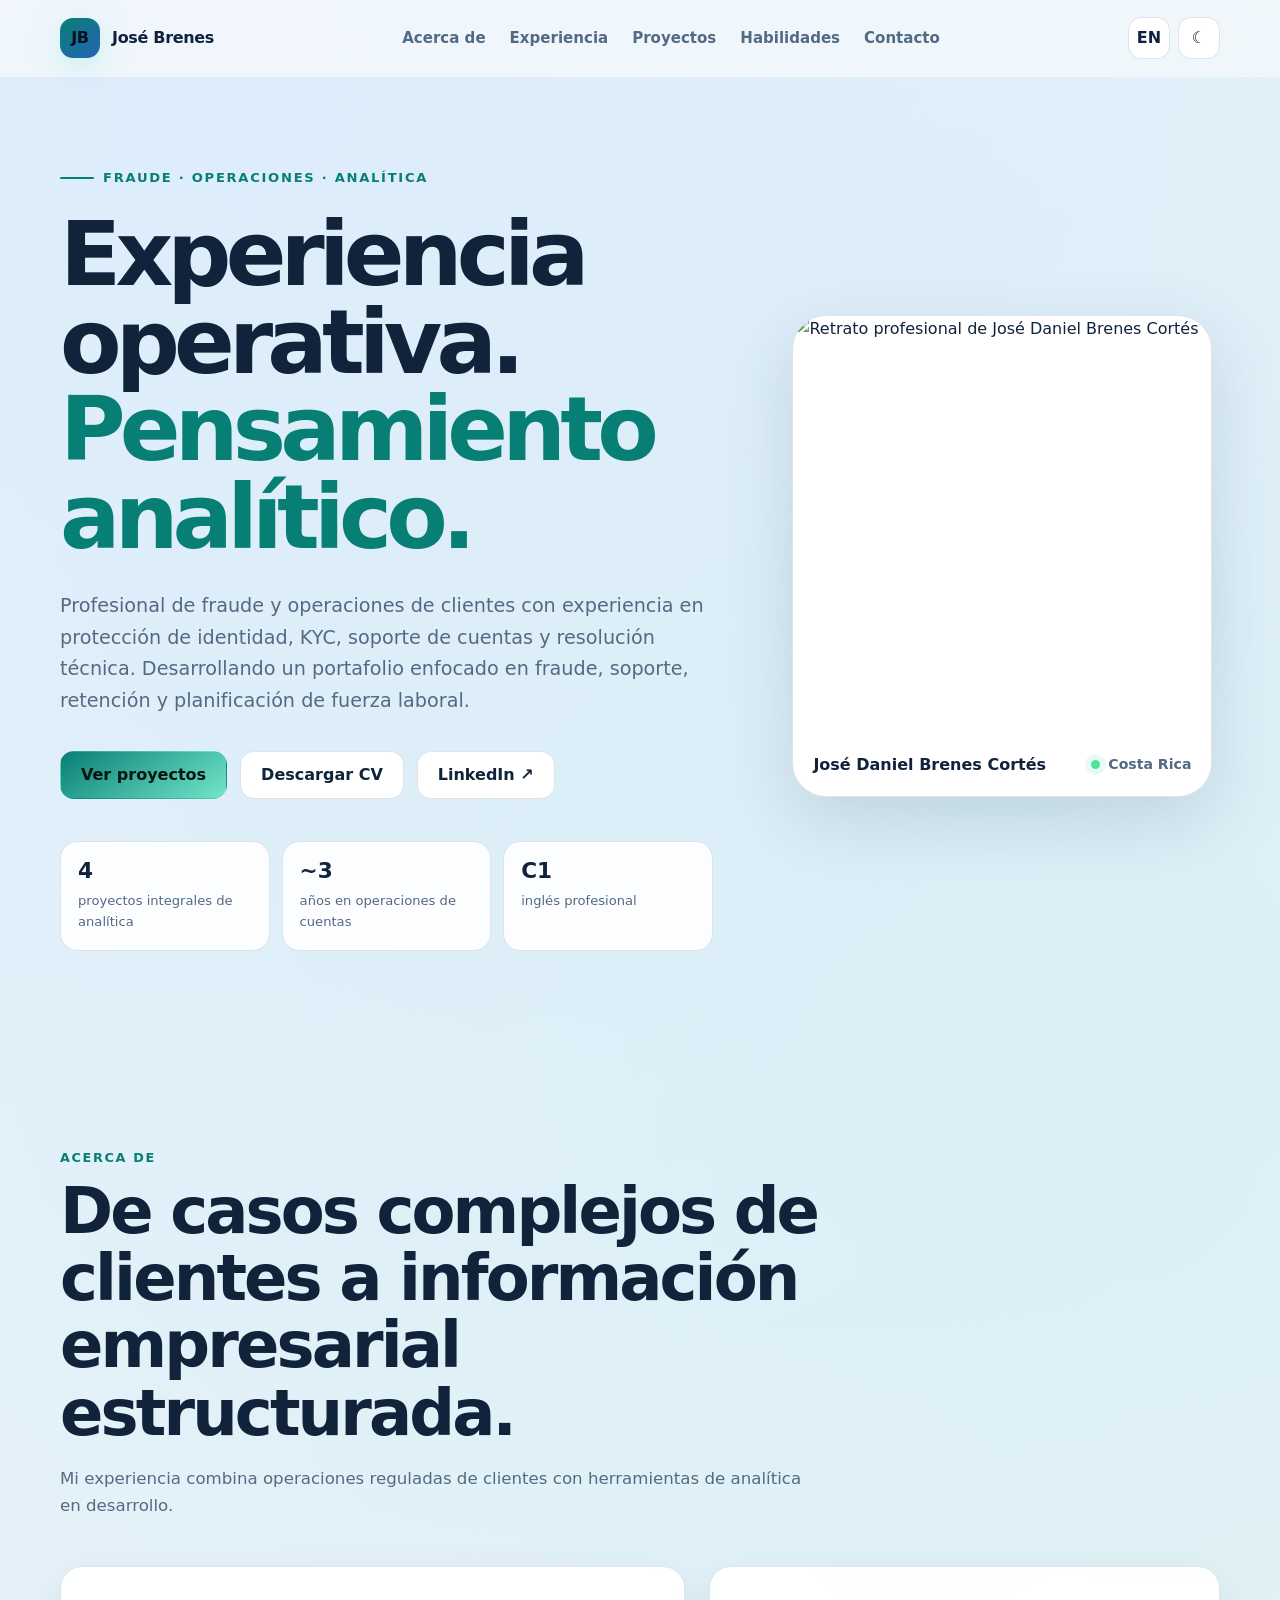
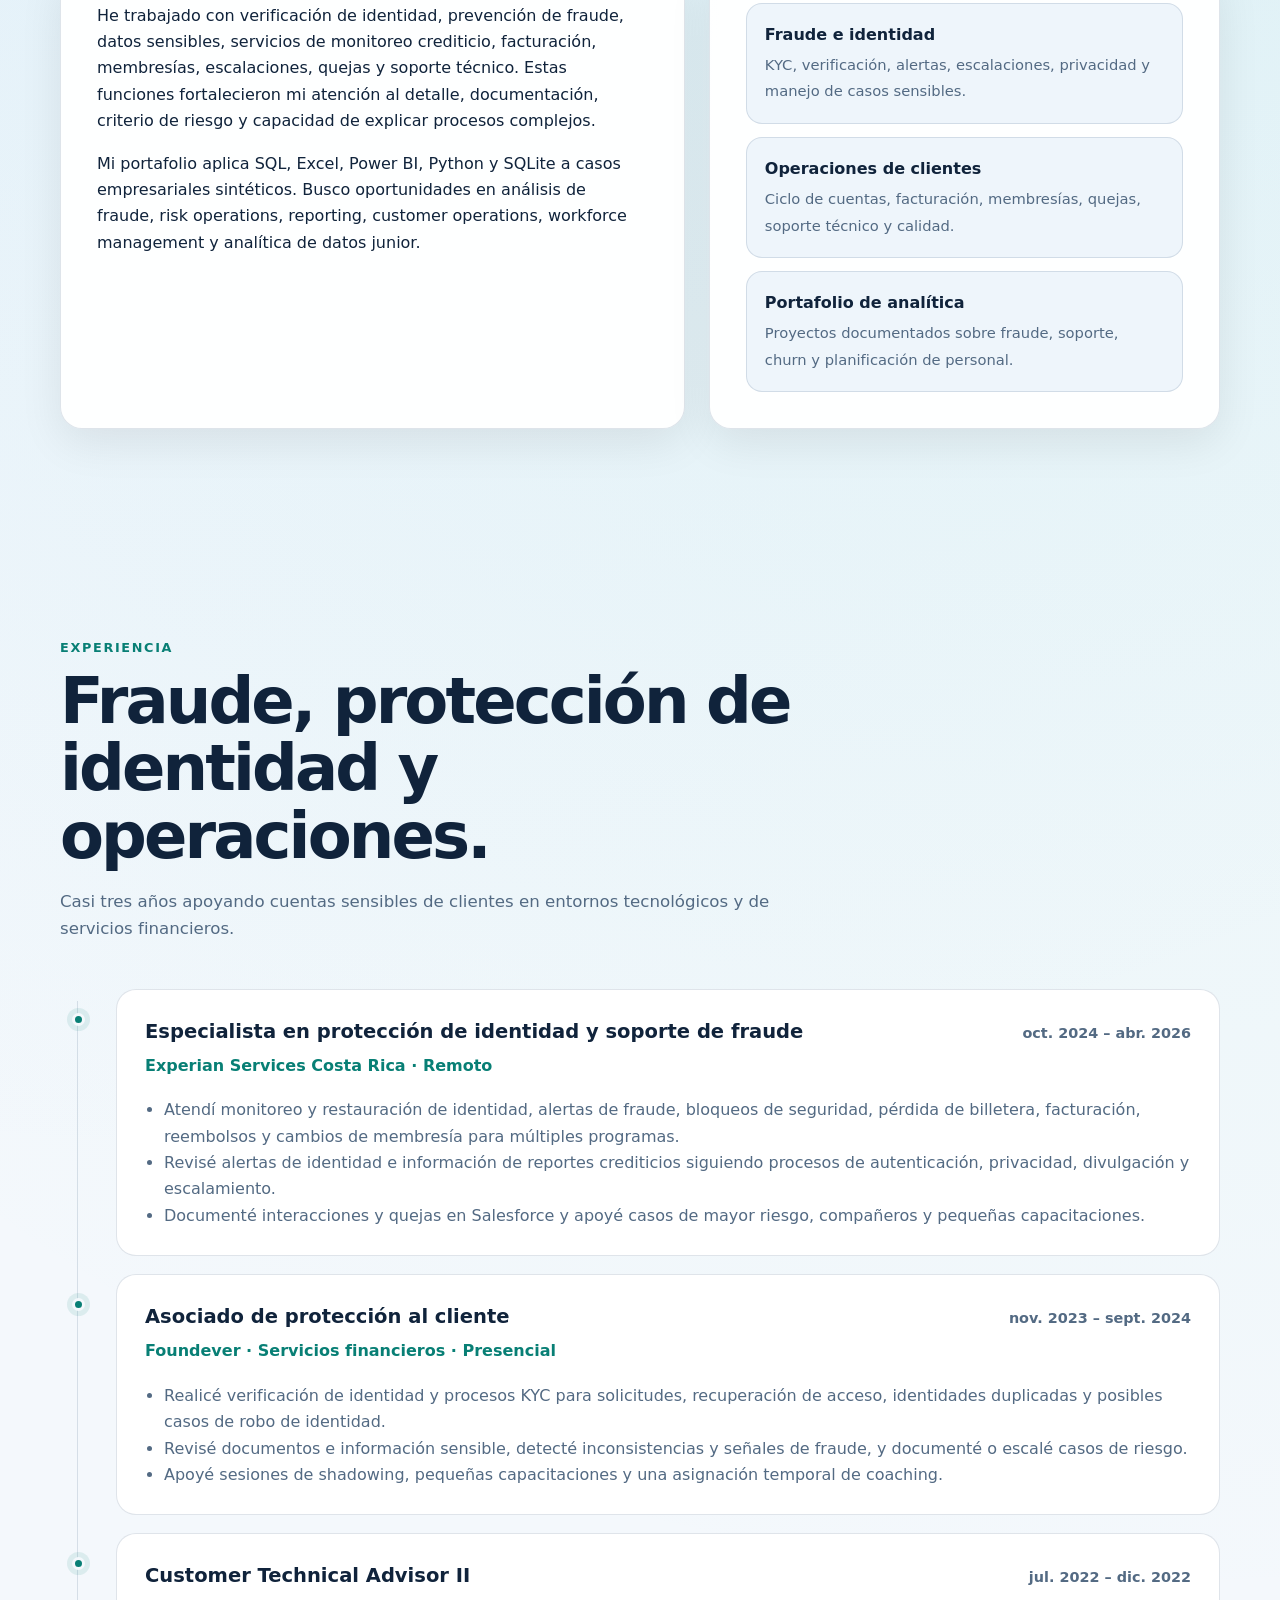
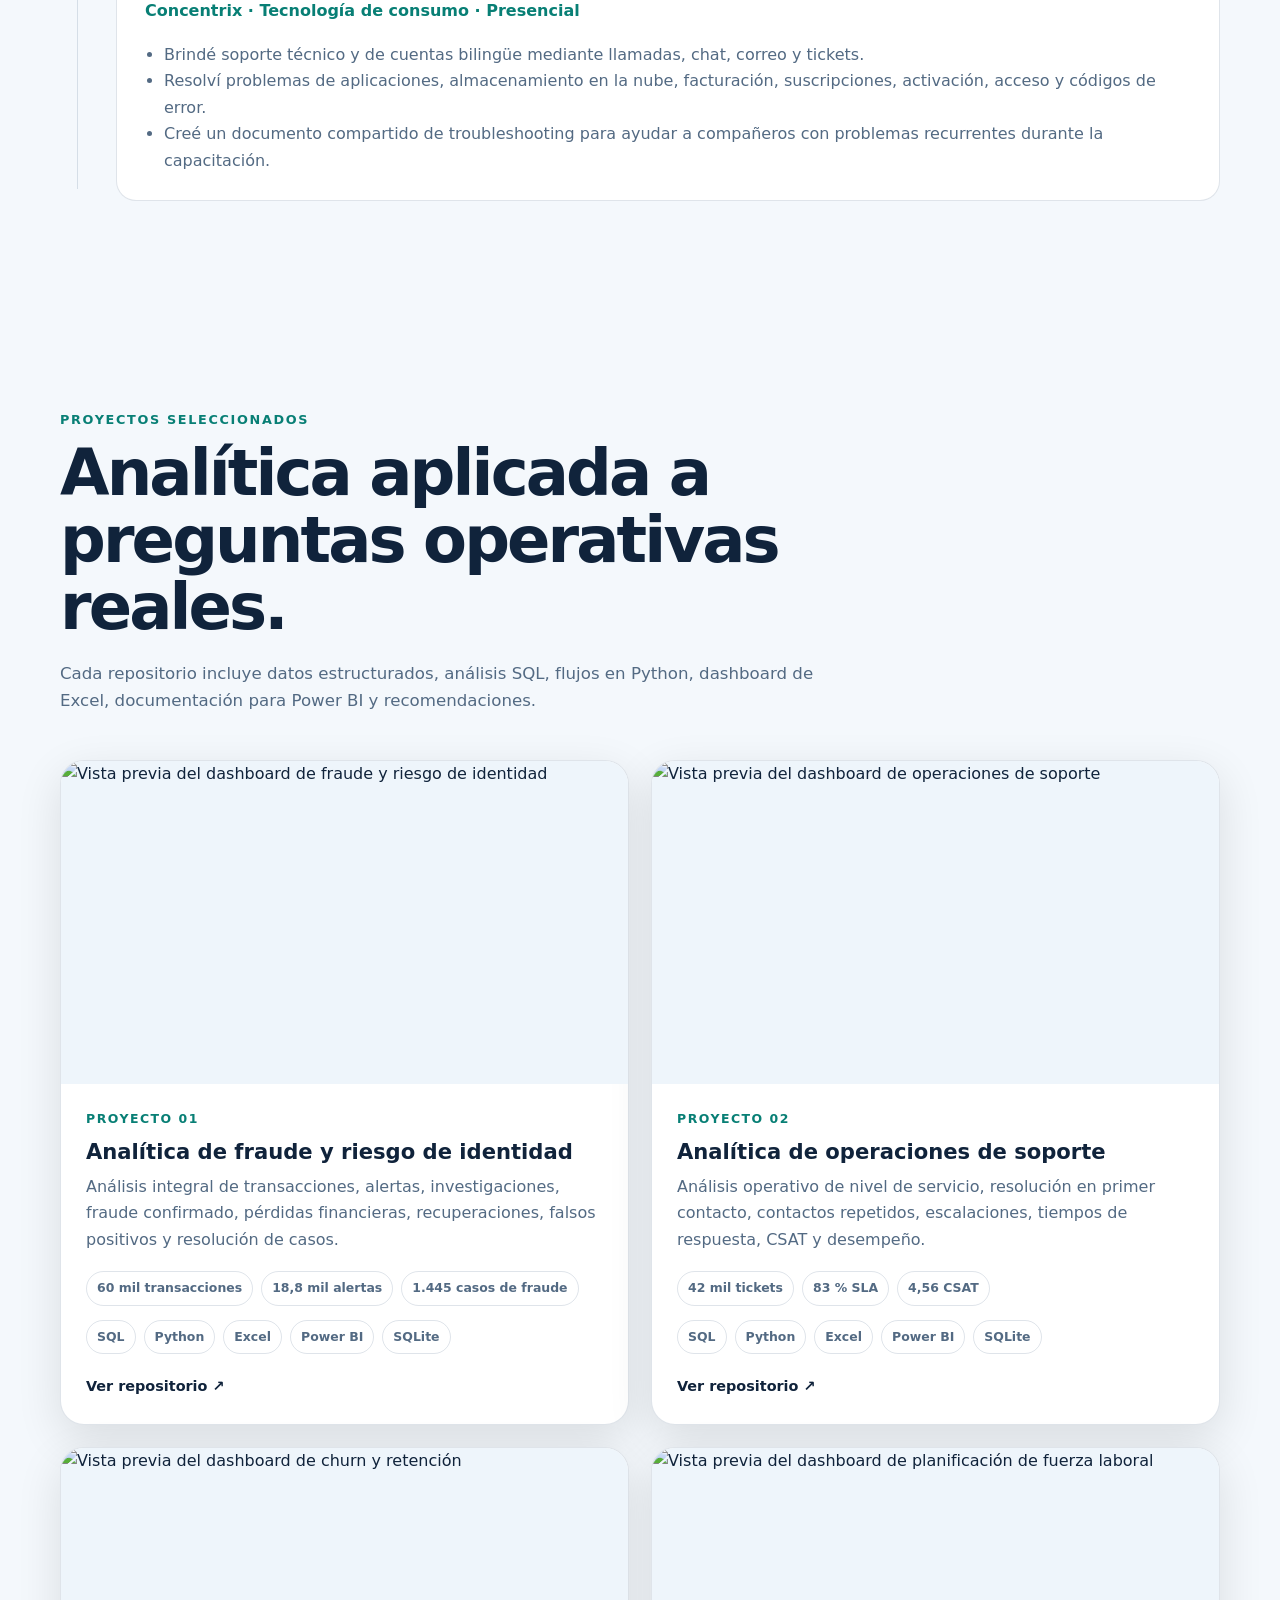
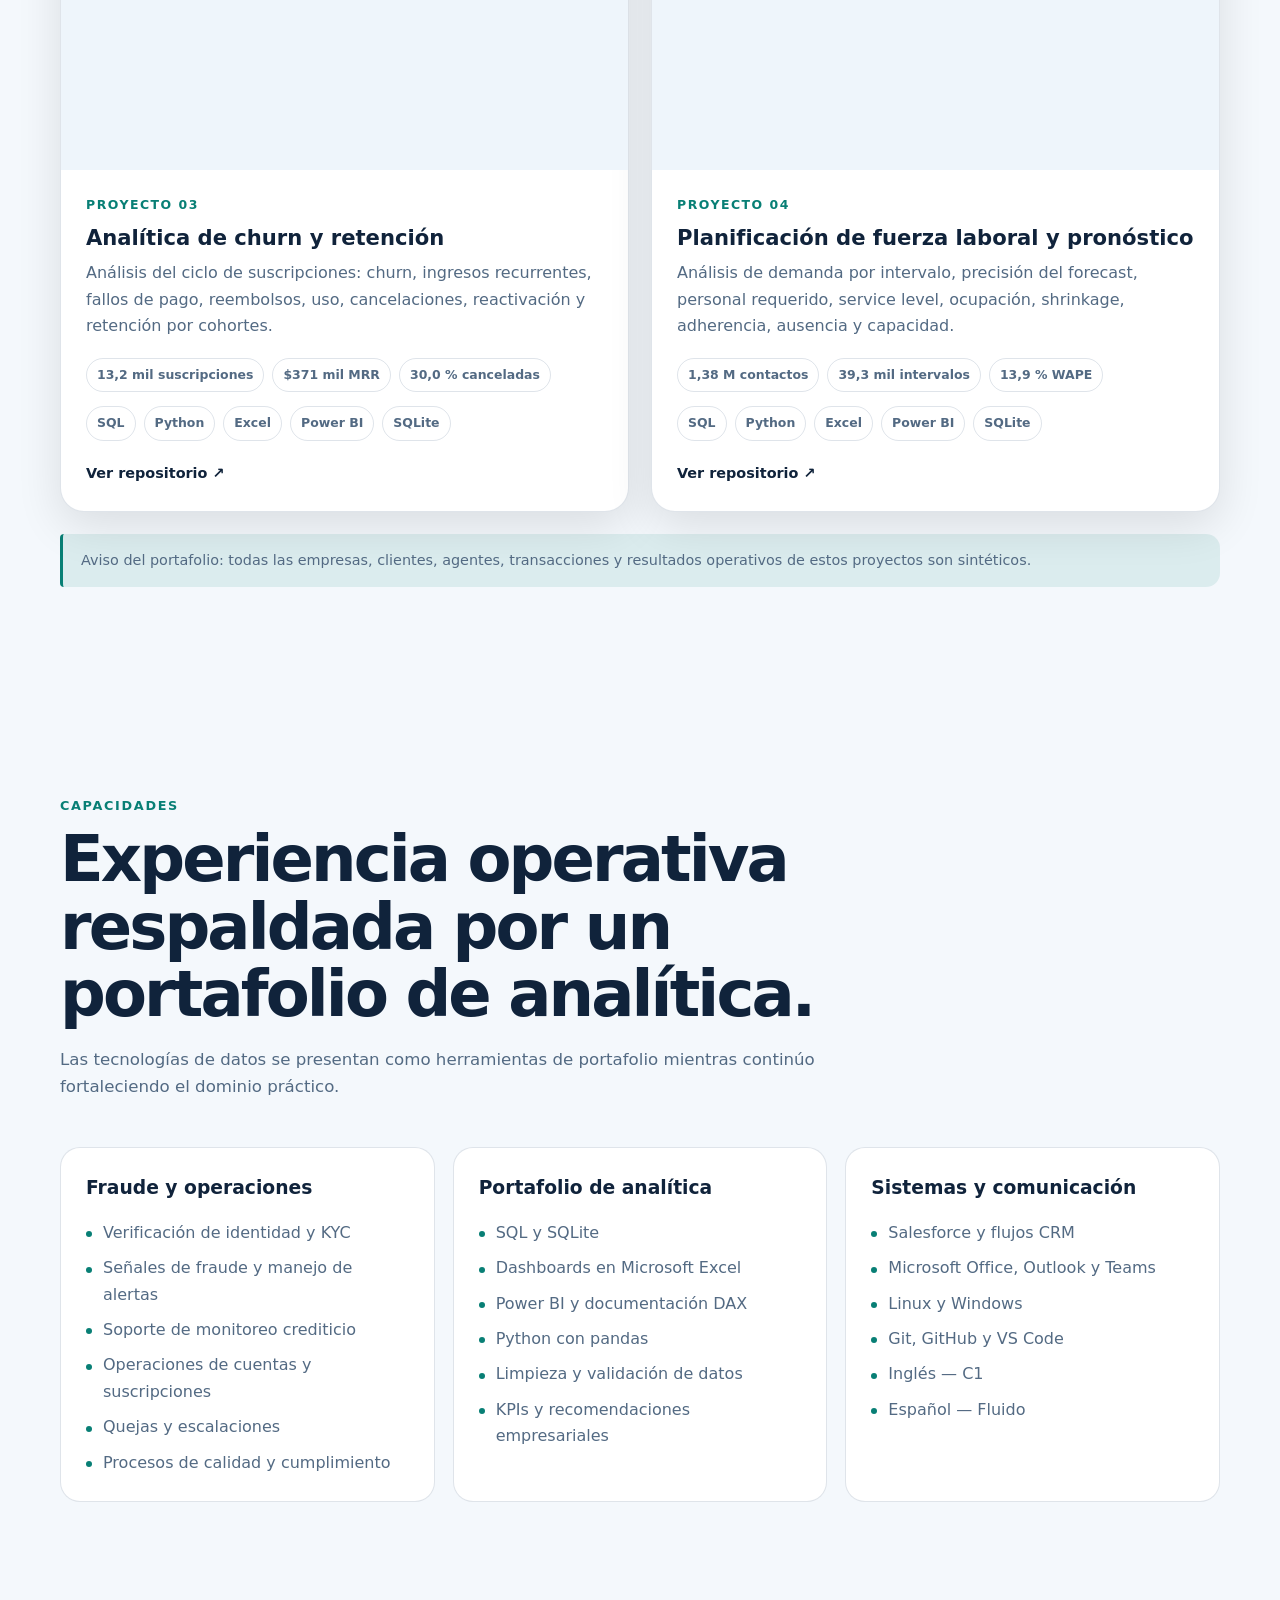
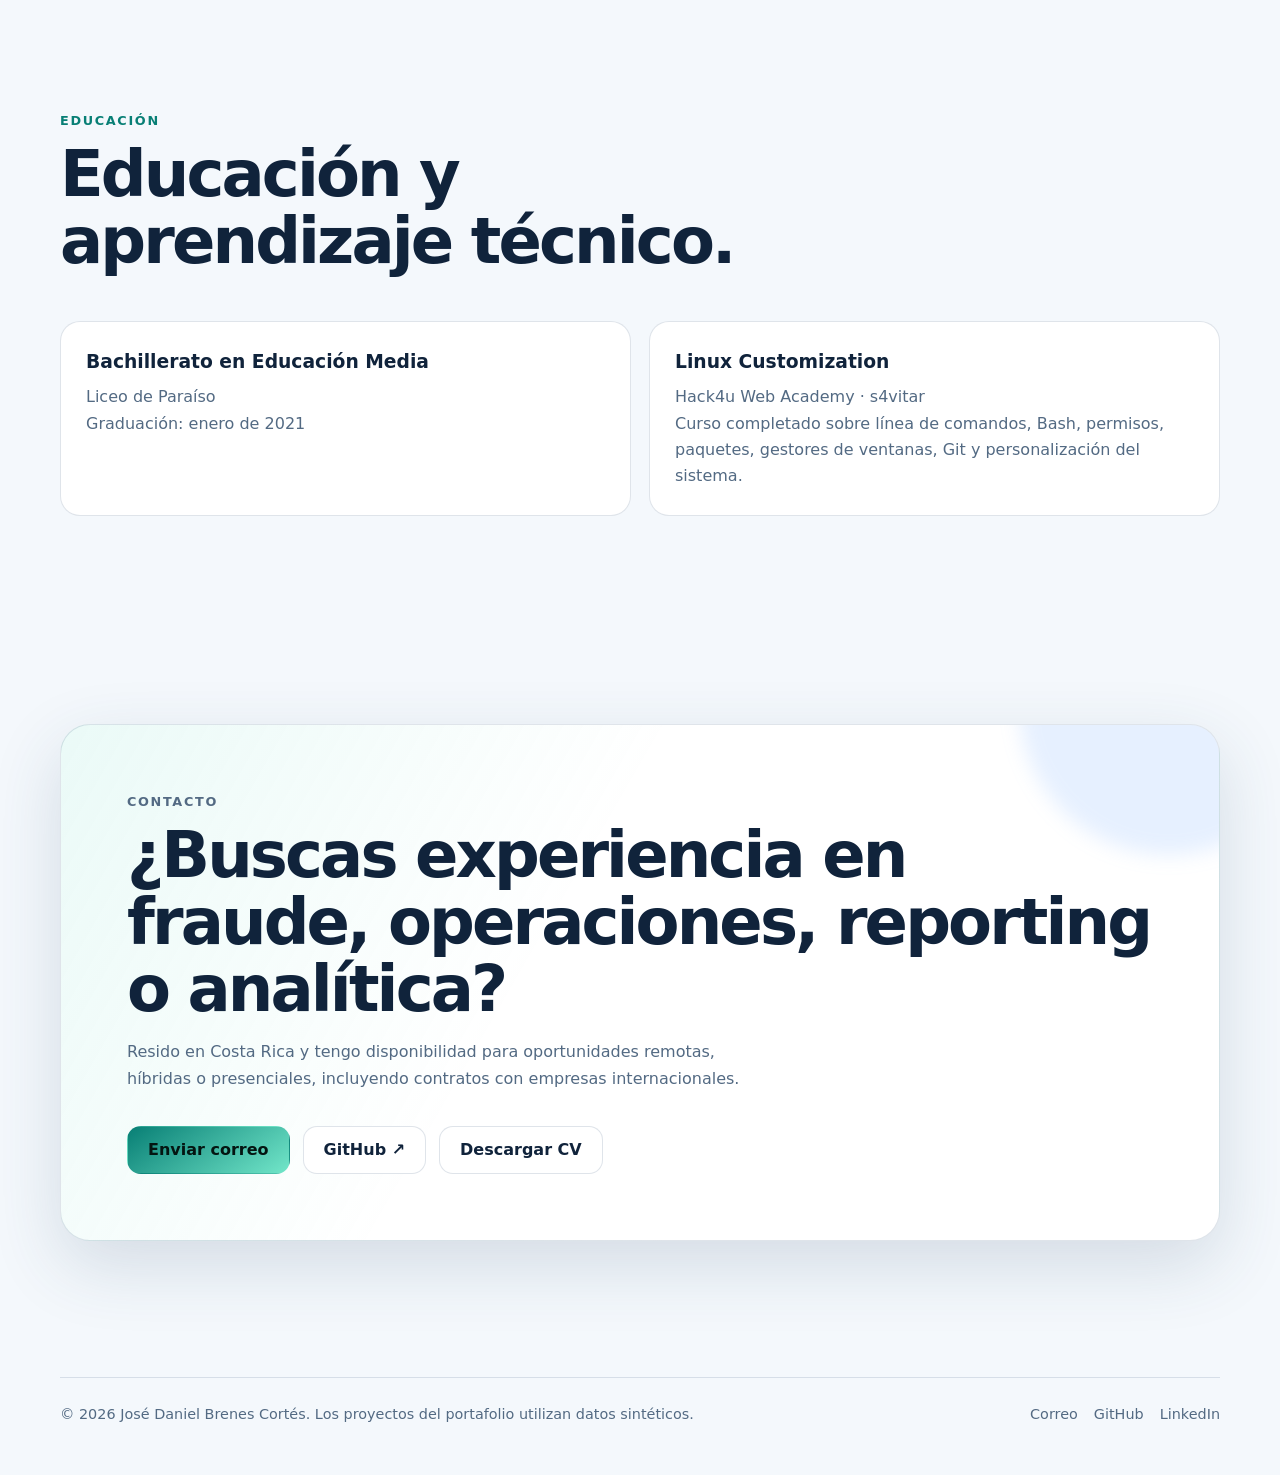
==== es.html @ 7f7276fb "Add files via upload" ====
<!doctype html>
<html lang="es" data-theme="dark">
<head>
  <meta charset="utf-8">
  <meta name="viewport" content="width=device-width, initial-scale=1">
  <title>José Brenes | Fraude, Operaciones y Analítica</title>
  <meta name="description" content="Portafolio de José Daniel Brenes Cortés, profesional de fraude y operaciones con proyectos de analítica en SQL, Excel, Power BI, Python y SQLite.">
  <meta name="author" content="José Daniel Brenes Cortés">
  <meta name="theme-color" content="#07111f">
  <link rel="canonical" href="https://josebrenesc.github.io/es.html">
  <link rel="alternate" hreflang="en" href="https://josebrenesc.github.io/">
  <link rel="alternate" hreflang="es" href="https://josebrenesc.github.io/es.html">
  <link rel="icon" href="assets/favicon.svg" type="image/svg+xml">
  <link rel="stylesheet" href="styles.css">
  <meta property="og:type" content="website">
  <meta property="og:title" content="José Brenes | Fraude, Operaciones y Analítica">
  <meta property="og:description" content="Portafolio de José Daniel Brenes Cortés, profesional de fraude y operaciones con proyectos de analítica en SQL, Excel, Power BI, Python y SQLite.">
  <meta property="og:url" content="https://josebrenesc.github.io/">
  <meta property="og:image" content="https://josebrenesc.github.io/assets/images/profile.jpg">
</head>
<body>
  <a class="skip-link" href="#main">Saltar al contenido</a>

  <header class="site-header">
    <nav class="nav container" aria-label="Navegación principal">
      <a class="brand" href="#top" aria-label="José Brenes">
        <span class="brand-mark">JB</span>
        <span class="brand-text">José Brenes</span>
      </a>

      <div class="nav-links">
        <a href="#about">Acerca de</a>
        <a href="#experience">Experiencia</a>
        <a href="#projects">Proyectos</a>
        <a href="#skills">Habilidades</a>
        <a href="#contact">Contacto</a>
      </div>

      <div class="nav-actions">
        <a class="language-button" href="index.html" aria-label="Ver versión en inglés">
          EN
        </a>
        <button class="icon-button" type="button" data-theme-toggle aria-label="Toggle theme">☀</button>
        <button class="menu-button" type="button" data-menu-toggle aria-expanded="false"
          aria-label="Abrir menú de navegación">☰</button>
      </div>
    </nav>
  </header>

  <main id="main">
    <section id="top" class="container hero">
      <div class="hero-content reveal">
        <div class="eyebrow">Fraude · Operaciones · Analítica</div>
        <h1>Experiencia operativa.<br><span>Pensamiento analítico.</span></h1>
        <p class="hero-copy">Profesional de fraude y operaciones de clientes con experiencia en protección de identidad, KYC, soporte de cuentas y resolución técnica. Desarrollando un portafolio enfocado en fraude, soporte, retención y planificación de fuerza laboral.</p>
        <div class="hero-actions">
          <a class="button button-primary" href="#projects">Ver proyectos</a>
          <a class="button" href="assets/resume/jose-brenes-analitica-datos-cv-es.pdf" download>Descargar CV</a>
          <a class="button" href="https://www.linkedin.com/in/jos%C3%A9-brenes-410922268/"
             target="_blank" rel="noreferrer">LinkedIn ↗</a>
        </div>
        <div class="hero-metrics" aria-label="Resumen profesional">
          <div class="metric"><strong>4</strong><span>proyectos integrales de analítica</span></div>
          <div class="metric"><strong>~3</strong><span>años en operaciones de cuentas</span></div>
          <div class="metric"><strong>C1</strong><span>inglés profesional</span></div>
        </div>
      </div>

      <div class="profile-shell reveal">
        <div class="profile-glow" aria-hidden="true"></div>
        <div class="profile-card">
          <img src="assets/images/profile.jpg" alt="Retrato profesional de José Daniel Brenes Cortés">
          <div class="profile-footer">
            <strong>José Daniel Brenes Cortés</strong>
            <span class="status"><span class="status-dot"></span>Costa Rica</span>
          </div>
        </div>
      </div>
    </section>

    <section id="about" class="section">
      <div class="container">
        <header class="section-header reveal">
          <p class="section-kicker">Acerca de</p>
          <h2>De casos complejos de clientes a información empresarial estructurada.</h2>
          <p class="section-intro">Mi experiencia combina operaciones reguladas de clientes con herramientas de analítica en desarrollo.</p>
        </header>

        <div class="about-grid">
          <article class="panel reveal">
            <p>He trabajado con verificación de identidad, prevención de fraude, datos sensibles, servicios de monitoreo crediticio, facturación, membresías, escalaciones, quejas y soporte técnico. Estas funciones fortalecieron mi atención al detalle, documentación, criterio de riesgo y capacidad de explicar procesos complejos.</p>
            <p>Mi portafolio aplica SQL, Excel, Power BI, Python y SQLite a casos empresariales sintéticos. Busco oportunidades en análisis de fraude, risk operations, reporting, customer operations, workforce management y analítica de datos junior.</p>
          </article>
          <aside class="panel focus-list reveal">
            <div class="focus-item"><strong>Fraude e identidad</strong><span>KYC, verificación, alertas, escalaciones, privacidad y manejo de casos sensibles.</span></div><div class="focus-item"><strong>Operaciones de clientes</strong><span>Ciclo de cuentas, facturación, membresías, quejas, soporte técnico y calidad.</span></div><div class="focus-item"><strong>Portafolio de analítica</strong><span>Proyectos documentados sobre fraude, soporte, churn y planificación de personal.</span></div>
          </aside>
        </div>
      </div>
    </section>

    <section id="experience" class="section">
      <div class="container">
        <header class="section-header reveal">
          <p class="section-kicker">Experiencia</p>
          <h2>Fraude, protección de identidad y operaciones.</h2>
          <p class="section-intro">Casi tres años apoyando cuentas sensibles de clientes en entornos tecnológicos y de servicios financieros.</p>
        </header>
        <div class="timeline">
        <article class="role reveal">
          <div class="role-dot" aria-hidden="true"></div>
          <div class="role-card">
            <div class="role-meta">
              <div>
                <h3 class="role-title">Especialista en protección de identidad y soporte de fraude</h3>
                <div class="role-company">Experian Services Costa Rica · Remoto</div>
              </div>
              <div class="role-date">oct. 2024 – abr. 2026</div>
            </div>
            <ul>
              <li>Atendí monitoreo y restauración de identidad, alertas de fraude, bloqueos de seguridad, pérdida de billetera, facturación, reembolsos y cambios de membresía para múltiples programas.</li><li>Revisé alertas de identidad e información de reportes crediticios siguiendo procesos de autenticación, privacidad, divulgación y escalamiento.</li><li>Documenté interacciones y quejas en Salesforce y apoyé casos de mayor riesgo, compañeros y pequeñas capacitaciones.</li>
            </ul>
          </div>
        </article>
        

        <article class="role reveal">
          <div class="role-dot" aria-hidden="true"></div>
          <div class="role-card">
            <div class="role-meta">
              <div>
                <h3 class="role-title">Asociado de protección al cliente</h3>
                <div class="role-company">Foundever · Servicios financieros · Presencial</div>
              </div>
              <div class="role-date">nov. 2023 – sept. 2024</div>
            </div>
            <ul>
              <li>Realicé verificación de identidad y procesos KYC para solicitudes, recuperación de acceso, identidades duplicadas y posibles casos de robo de identidad.</li><li>Revisé documentos e información sensible, detecté inconsistencias y señales de fraude, y documenté o escalé casos de riesgo.</li><li>Apoyé sesiones de shadowing, pequeñas capacitaciones y una asignación temporal de coaching.</li>
            </ul>
          </div>
        </article>
        

        <article class="role reveal">
          <div class="role-dot" aria-hidden="true"></div>
          <div class="role-card">
            <div class="role-meta">
              <div>
                <h3 class="role-title">Customer Technical Advisor II</h3>
                <div class="role-company">Concentrix · Tecnología de consumo · Presencial</div>
              </div>
              <div class="role-date">jul. 2022 – dic. 2022</div>
            </div>
            <ul>
              <li>Brindé soporte técnico y de cuentas bilingüe mediante llamadas, chat, correo y tickets.</li><li>Resolví problemas de aplicaciones, almacenamiento en la nube, facturación, suscripciones, activación, acceso y códigos de error.</li><li>Creé un documento compartido de troubleshooting para ayudar a compañeros con problemas recurrentes durante la capacitación.</li>
            </ul>
          </div>
        </article>
        </div>
      </div>
    </section>

    <section id="projects" class="section">
      <div class="container">
        <header class="section-header reveal">
          <p class="section-kicker">Proyectos seleccionados</p>
          <h2>Analítica aplicada a preguntas operativas reales.</h2>
          <p class="section-intro">Cada repositorio incluye datos estructurados, análisis SQL, flujos en Python, dashboard de Excel, documentación para Power BI y recomendaciones.</p>
        </header>
        <div class="projects-grid">
        <article class="project-card reveal">
          <div class="project-image">
            <img src="assets/images/fraud-dashboard.png" alt="Vista previa del dashboard de fraude y riesgo de identidad" loading="lazy">
          </div>
          <div class="project-body">
            <div class="project-number">Proyecto 01</div>
            <h3>Analítica de fraude y riesgo de identidad</h3>
            <p>Análisis integral de transacciones, alertas, investigaciones, fraude confirmado, pérdidas financieras, recuperaciones, falsos positivos y resolución de casos.</p>
            <div class="project-stats">
              <span>60 mil transacciones</span><span>18,8 mil alertas</span><span>1.445 casos de fraude</span>
            </div>
            <div class="tags">
              <span class="tag">SQL</span><span class="tag">Python</span><span class="tag">Excel</span><span class="tag">Power BI</span><span class="tag">SQLite</span>
            </div>
            <div class="project-links">
              <a class="text-link" href="https://github.com/josebrenesc/fraud-identity-risk-analytics" target="_blank" rel="noreferrer">
                Ver repositorio ↗
              </a>
            </div>
          </div>
        </article>
        

        <article class="project-card reveal">
          <div class="project-image">
            <img src="assets/images/support-dashboard.png" alt="Vista previa del dashboard de operaciones de soporte" loading="lazy">
          </div>
          <div class="project-body">
            <div class="project-number">Proyecto 02</div>
            <h3>Analítica de operaciones de soporte</h3>
            <p>Análisis operativo de nivel de servicio, resolución en primer contacto, contactos repetidos, escalaciones, tiempos de respuesta, CSAT y desempeño.</p>
            <div class="project-stats">
              <span>42 mil tickets</span><span>83 % SLA</span><span>4,56 CSAT</span>
            </div>
            <div class="tags">
              <span class="tag">SQL</span><span class="tag">Python</span><span class="tag">Excel</span><span class="tag">Power BI</span><span class="tag">SQLite</span>
            </div>
            <div class="project-links">
              <a class="text-link" href="https://github.com/josebrenesc/customer-support-operations-analytics" target="_blank" rel="noreferrer">
                Ver repositorio ↗
              </a>
            </div>
          </div>
        </article>
        

        <article class="project-card reveal">
          <div class="project-image">
            <img src="assets/images/churn-dashboard.png" alt="Vista previa del dashboard de churn y retención" loading="lazy">
          </div>
          <div class="project-body">
            <div class="project-number">Proyecto 03</div>
            <h3>Analítica de churn y retención</h3>
            <p>Análisis del ciclo de suscripciones: churn, ingresos recurrentes, fallos de pago, reembolsos, uso, cancelaciones, reactivación y retención por cohortes.</p>
            <div class="project-stats">
              <span>13,2 mil suscripciones</span><span>$371 mil MRR</span><span>30,0 % canceladas</span>
            </div>
            <div class="tags">
              <span class="tag">SQL</span><span class="tag">Python</span><span class="tag">Excel</span><span class="tag">Power BI</span><span class="tag">SQLite</span>
            </div>
            <div class="project-links">
              <a class="text-link" href="https://github.com/josebrenesc/subscription-churn-retention-analytics" target="_blank" rel="noreferrer">
                Ver repositorio ↗
              </a>
            </div>
          </div>
        </article>
        

        <article class="project-card reveal">
          <div class="project-image">
            <img src="assets/images/workforce-dashboard.png" alt="Vista previa del dashboard de planificación de fuerza laboral" loading="lazy">
          </div>
          <div class="project-body">
            <div class="project-number">Proyecto 04</div>
            <h3>Planificación de fuerza laboral y pronóstico</h3>
            <p>Análisis de demanda por intervalo, precisión del forecast, personal requerido, service level, ocupación, shrinkage, adherencia, ausencia y capacidad.</p>
            <div class="project-stats">
              <span>1,38 M contactos</span><span>39,3 mil intervalos</span><span>13,9 % WAPE</span>
            </div>
            <div class="tags">
              <span class="tag">SQL</span><span class="tag">Python</span><span class="tag">Excel</span><span class="tag">Power BI</span><span class="tag">SQLite</span>
            </div>
            <div class="project-links">
              <a class="text-link" href="https://github.com/josebrenesc/workforce-planning-demand-forecasting" target="_blank" rel="noreferrer">
                Ver repositorio ↗
              </a>
            </div>
          </div>
        </article>
        </div>
        <div class="disclosure reveal">Aviso del portafolio: todas las empresas, clientes, agentes, transacciones y resultados operativos de estos proyectos son sintéticos.</div>
      </div>
    </section>

    <section id="skills" class="section">
      <div class="container">
        <header class="section-header reveal">
          <p class="section-kicker">Capacidades</p>
          <h2>Experiencia operativa respaldada por un portafolio de analítica.</h2>
          <p class="section-intro">Las tecnologías de datos se presentan como herramientas de portafolio mientras continúo fortaleciendo el dominio práctico.</p>
        </header>
        <div class="skills-grid">
        <article class="skill-card reveal">
          <h3>Fraude y operaciones</h3>
          <ul><li>Verificación de identidad y KYC</li><li>Señales de fraude y manejo de alertas</li><li>Soporte de monitoreo crediticio</li><li>Operaciones de cuentas y suscripciones</li><li>Quejas y escalaciones</li><li>Procesos de calidad y cumplimiento</li></ul>
        </article>
        

        <article class="skill-card reveal">
          <h3>Portafolio de analítica</h3>
          <ul><li>SQL y SQLite</li><li>Dashboards en Microsoft Excel</li><li>Power BI y documentación DAX</li><li>Python con pandas</li><li>Limpieza y validación de datos</li><li>KPIs y recomendaciones empresariales</li></ul>
        </article>
        

        <article class="skill-card reveal">
          <h3>Sistemas y comunicación</h3>
          <ul><li>Salesforce y flujos CRM</li><li>Microsoft Office, Outlook y Teams</li><li>Linux y Windows</li><li>Git, GitHub y VS Code</li><li>Inglés — C1</li><li>Español — Fluido</li></ul>
        </article>
        </div>
      </div>
    </section>

    <section id="education" class="section">
      <div class="container">
        <header class="section-header reveal">
          <p class="section-kicker">Educación</p>
          <h2>Educación y aprendizaje técnico.</h2>
        </header>
        <div class="education-grid">
        <article class="education-card reveal">
          <h3>Bachillerato en Educación Media</h3>
          <p>Liceo de Paraíso</p>
          <p>Graduación: enero de 2021</p>
        </article>
        

        <article class="education-card reveal">
          <h3>Linux Customization</h3>
          <p>Hack4u Web Academy · s4vitar</p>
          <p>Curso completado sobre línea de comandos, Bash, permisos, paquetes, gestores de ventanas, Git y personalización del sistema.</p>
        </article>
        </div>
      </div>
    </section>

    <section id="contact" class="section">
      <div class="container">
        <div class="contact-card reveal">
          <p class="section-kicker">Contacto</p>
          <h2>¿Buscas experiencia en fraude, operaciones, reporting o analítica?</h2>
          <p>Resido en Costa Rica y tengo disponibilidad para oportunidades remotas, híbridas o presenciales, incluyendo contratos con empresas internacionales.</p>
          <div class="hero-actions">
            <a class="button button-primary" href="mailto:sam1.cortes@outlook.com">
              Enviar correo
            </a>
            <a class="button" href="https://github.com/josebrenesc" target="_blank" rel="noreferrer">
              GitHub ↗
            </a>
            <a class="button" href="assets/resume/jose-brenes-analitica-datos-cv-es.pdf" download>
              Descargar CV
            </a>
          </div>
        </div>
      </div>
    </section>
  </main>

  <footer class="site-footer">
    <div class="container footer-inner">
      <span>© <span data-year></span> José Daniel Brenes Cortés. Los proyectos del portafolio utilizan datos sintéticos.</span>
      <div class="footer-links">
        <a href="mailto:sam1.cortes@outlook.com">Correo</a>
        <a href="https://github.com/josebrenesc" target="_blank" rel="noreferrer">GitHub</a>
        <a href="https://www.linkedin.com/in/jos%C3%A9-brenes-410922268/"
           target="_blank" rel="noreferrer">LinkedIn</a>
      </div>
    </div>
  </footer>

  <script src="script.js"></script>
</body>
</html>
---- styles.css ----
:root {
  --bg: #07111f;
  --surface: #0d1a2b;
  --surface-2: #122239;
  --surface-3: #172a43;
  --text: #edf5ff;
  --muted: #9db0c8;
  --accent: #55d6be;
  --accent-2: #63a4ff;
  --accent-soft: rgba(85, 214, 190, 0.12);
  --border: rgba(173, 196, 222, 0.16);
  --shadow: 0 24px 70px rgba(0, 0, 0, 0.28);
  --max-width: 1160px;
  --radius: 22px;
}

[data-theme="light"] {
  --bg: #f4f8fc;
  --surface: #ffffff;
  --surface-2: #eef5fb;
  --surface-3: #e5eff8;
  --text: #10233b;
  --muted: #536a83;
  --accent: #087f75;
  --accent-2: #2563b5;
  --accent-soft: rgba(8, 127, 117, 0.10);
  --border: rgba(34, 68, 105, 0.14);
  --shadow: 0 24px 70px rgba(45, 74, 107, 0.16);
}

* {
  box-sizing: border-box;
}

html {
  scroll-behavior: smooth;
  scroll-padding-top: 92px;
}

body {
  margin: 0;
  background:
    radial-gradient(circle at 15% 0%, rgba(99, 164, 255, 0.13), transparent 35%),
    radial-gradient(circle at 90% 15%, rgba(85, 214, 190, 0.11), transparent 30%),
    var(--bg);
  color: var(--text);
  font-family: Inter, ui-sans-serif, system-ui, -apple-system, BlinkMacSystemFont,
    "Segoe UI", sans-serif;
  line-height: 1.65;
  transition: background-color 180ms ease, color 180ms ease;
}

img {
  max-width: 100%;
  display: block;
}

a {
  color: inherit;
}

button,
a {
  -webkit-tap-highlight-color: transparent;
}

.skip-link {
  position: fixed;
  top: -70px;
  left: 18px;
  z-index: 1000;
  padding: 10px 16px;
  border-radius: 10px;
  background: var(--accent);
  color: #041411;
  font-weight: 800;
  text-decoration: none;
}

.skip-link:focus {
  top: 14px;
}

.container {
  width: min(calc(100% - 40px), var(--max-width));
  margin-inline: auto;
}

.site-header {
  position: sticky;
  top: 0;
  z-index: 100;
  border-bottom: 1px solid transparent;
  background: color-mix(in srgb, var(--bg) 84%, transparent);
  backdrop-filter: blur(16px);
}

.site-header.scrolled {
  border-bottom-color: var(--border);
}

.nav {
  min-height: 76px;
  display: flex;
  align-items: center;
  justify-content: space-between;
  gap: 24px;
}

.brand {
  display: inline-flex;
  align-items: center;
  gap: 12px;
  text-decoration: none;
  font-weight: 850;
  letter-spacing: -0.02em;
}

.brand-mark {
  width: 40px;
  height: 40px;
  display: grid;
  place-items: center;
  border-radius: 13px;
  background: linear-gradient(145deg, var(--accent), var(--accent-2));
  color: #05131f;
  box-shadow: 0 9px 30px rgba(85, 214, 190, 0.25);
}

.nav-links {
  display: flex;
  align-items: center;
  gap: 24px;
}

.nav-links a {
  color: var(--muted);
  font-size: 0.94rem;
  font-weight: 720;
  text-decoration: none;
}

.nav-links a:hover,
.nav-links a:focus-visible {
  color: var(--text);
}

.nav-actions {
  display: flex;
  align-items: center;
  gap: 8px;
}

.icon-button,
.language-button,
.menu-button {
  min-width: 42px;
  height: 42px;
  display: inline-grid;
  place-items: center;
  border: 1px solid var(--border);
  border-radius: 13px;
  background: var(--surface);
  color: var(--text);
  cursor: pointer;
  text-decoration: none;
  font: inherit;
  font-weight: 800;
}

.menu-button {
  display: none;
}

.hero {
  min-height: calc(100vh - 76px);
  display: grid;
  grid-template-columns: minmax(0, 1.2fr) minmax(300px, 0.8fr);
  align-items: center;
  gap: 72px;
  padding-block: 84px 92px;
}

.eyebrow {
  display: inline-flex;
  align-items: center;
  gap: 9px;
  margin-bottom: 22px;
  color: var(--accent);
  font-size: 0.82rem;
  font-weight: 850;
  letter-spacing: 0.13em;
  text-transform: uppercase;
}

.eyebrow::before {
  content: "";
  width: 34px;
  height: 2px;
  border-radius: 999px;
  background: currentColor;
}

.hero h1 {
  max-width: 800px;
  margin: 0;
  font-size: clamp(3.15rem, 7vw, 6.7rem);
  line-height: 0.98;
  letter-spacing: -0.065em;
}

.hero h1 span {
  color: var(--accent);
}

.hero-copy {
  max-width: 720px;
  margin: 28px 0 0;
  color: var(--muted);
  font-size: clamp(1.03rem, 2vw, 1.2rem);
}

.hero-actions {
  display: flex;
  flex-wrap: wrap;
  gap: 13px;
  margin-top: 34px;
}

.button {
  min-height: 48px;
  display: inline-flex;
  align-items: center;
  justify-content: center;
  gap: 9px;
  padding: 0 20px;
  border: 1px solid var(--border);
  border-radius: 14px;
  background: var(--surface);
  color: var(--text);
  font-weight: 820;
  text-decoration: none;
  transition: transform 160ms ease, border-color 160ms ease, background 160ms ease;
}

.button:hover,
.button:focus-visible {
  transform: translateY(-2px);
  border-color: color-mix(in srgb, var(--accent) 55%, var(--border));
}

.button-primary {
  border-color: transparent;
  background: linear-gradient(145deg, var(--accent), #72e6c9);
  color: #041511;
}

.hero-metrics {
  display: grid;
  grid-template-columns: repeat(3, minmax(0, 1fr));
  gap: 12px;
  margin-top: 42px;
}

.metric {
  padding: 17px;
  border: 1px solid var(--border);
  border-radius: 17px;
  background: color-mix(in srgb, var(--surface) 88%, transparent);
}

.metric strong {
  display: block;
  font-size: 1.35rem;
  line-height: 1.15;
}

.metric span {
  display: block;
  margin-top: 6px;
  color: var(--muted);
  font-size: 0.82rem;
}

.profile-shell {
  position: relative;
  width: min(100%, 420px);
  margin-inline: auto;
}

.profile-glow {
  position: absolute;
  inset: 10% -10% -8%;
  border-radius: 50%;
  background: radial-gradient(circle, rgba(85, 214, 190, 0.23), transparent 64%);
  filter: blur(30px);
}

.profile-card {
  position: relative;
  overflow: hidden;
  border: 1px solid var(--border);
  border-radius: 34px;
  background: var(--surface);
  box-shadow: var(--shadow);
}

.profile-card img {
  width: 100%;
  aspect-ratio: 1 / 1;
  object-fit: cover;
}

.profile-footer {
  display: flex;
  align-items: center;
  justify-content: space-between;
  gap: 14px;
  padding: 18px 20px;
}

.status {
  display: inline-flex;
  align-items: center;
  gap: 8px;
  color: var(--muted);
  font-size: 0.88rem;
  font-weight: 700;
}

.status-dot {
  width: 9px;
  height: 9px;
  border-radius: 50%;
  background: #4be49c;
  box-shadow: 0 0 0 6px rgba(75, 228, 156, 0.12);
}

.section {
  padding-block: 104px;
}

.section-header {
  max-width: 760px;
  margin-bottom: 46px;
}

.section-kicker {
  margin: 0 0 10px;
  color: var(--accent);
  font-size: 0.8rem;
  font-weight: 850;
  letter-spacing: 0.13em;
  text-transform: uppercase;
}

.section h2 {
  margin: 0;
  font-size: clamp(2.15rem, 5vw, 4rem);
  line-height: 1.05;
  letter-spacing: -0.045em;
}

.section-intro {
  margin: 18px 0 0;
  color: var(--muted);
  font-size: 1.04rem;
}

.about-grid {
  display: grid;
  grid-template-columns: 1.1fr 0.9fr;
  gap: 24px;
}

.panel {
  padding: clamp(24px, 4vw, 36px);
  border: 1px solid var(--border);
  border-radius: var(--radius);
  background: color-mix(in srgb, var(--surface) 94%, transparent);
  box-shadow: 0 14px 44px rgba(0, 0, 0, 0.08);
}

.panel p:first-child {
  margin-top: 0;
}

.panel p:last-child {
  margin-bottom: 0;
}

.focus-list {
  display: grid;
  gap: 13px;
}

.focus-item {
  padding: 18px;
  border: 1px solid var(--border);
  border-radius: 16px;
  background: var(--surface-2);
}

.focus-item strong {
  display: block;
  margin-bottom: 4px;
}

.focus-item span {
  color: var(--muted);
  font-size: 0.92rem;
}

.timeline {
  position: relative;
  display: grid;
  gap: 18px;
}

.timeline::before {
  content: "";
  position: absolute;
  top: 12px;
  bottom: 12px;
  left: 17px;
  width: 1px;
  background: var(--border);
}

.role {
  position: relative;
  display: grid;
  grid-template-columns: 36px 1fr;
  gap: 20px;
}

.role-dot {
  position: relative;
  z-index: 2;
  width: 13px;
  height: 13px;
  margin: 24px auto 0;
  border: 3px solid var(--bg);
  border-radius: 50%;
  background: var(--accent);
  box-shadow: 0 0 0 5px var(--accent-soft);
}

.role-card {
  padding: 26px 28px;
  border: 1px solid var(--border);
  border-radius: 20px;
  background: var(--surface);
}

.role-meta {
  display: flex;
  flex-wrap: wrap;
  align-items: baseline;
  justify-content: space-between;
  gap: 12px;
}

.role-title {
  margin: 0;
  font-size: 1.22rem;
}

.role-company {
  margin-top: 5px;
  color: var(--accent);
  font-weight: 750;
}

.role-date {
  color: var(--muted);
  font-size: 0.9rem;
  font-weight: 750;
}

.role-card ul {
  margin: 18px 0 0;
  padding-left: 19px;
  color: var(--muted);
}

.projects-grid {
  display: grid;
  grid-template-columns: repeat(2, minmax(0, 1fr));
  gap: 22px;
}

.project-card {
  overflow: hidden;
  border: 1px solid var(--border);
  border-radius: 24px;
  background: var(--surface);
  box-shadow: 0 14px 46px rgba(0, 0, 0, 0.11);
  transition: transform 180ms ease, border-color 180ms ease;
}

.project-card:hover {
  transform: translateY(-5px);
  border-color: color-mix(in srgb, var(--accent) 55%, var(--border));
}

.project-image {
  position: relative;
  overflow: hidden;
  aspect-ratio: 16 / 9.1;
  background: var(--surface-2);
}

.project-image img {
  width: 100%;
  height: 100%;
  object-fit: cover;
  object-position: top left;
  transition: transform 300ms ease;
}

.project-card:hover .project-image img {
  transform: scale(1.025);
}

.project-body {
  padding: 25px;
}

.project-number {
  color: var(--accent);
  font-size: 0.78rem;
  font-weight: 850;
  letter-spacing: 0.12em;
  text-transform: uppercase;
}

.project-body h3 {
  margin: 9px 0 10px;
  font-size: 1.32rem;
  line-height: 1.2;
}

.project-body p {
  margin: 0;
  color: var(--muted);
}

.project-stats,
.tags {
  display: flex;
  flex-wrap: wrap;
  gap: 8px;
}

.project-stats {
  margin-top: 18px;
}

.project-stats span,
.tag {
  padding: 6px 10px;
  border: 1px solid var(--border);
  border-radius: 999px;
  color: var(--muted);
  font-size: 0.78rem;
  font-weight: 720;
}

.tags {
  margin-top: 14px;
}

.project-links {
  display: flex;
  gap: 14px;
  margin-top: 21px;
}

.text-link {
  color: var(--text);
  font-size: 0.9rem;
  font-weight: 820;
  text-decoration: none;
}

.text-link:hover {
  color: var(--accent);
}

.disclosure {
  margin-top: 22px;
  padding: 15px 18px;
  border-left: 3px solid var(--accent);
  border-radius: 4px 14px 14px 4px;
  background: var(--accent-soft);
  color: var(--muted);
  font-size: 0.9rem;
}

.skills-grid {
  display: grid;
  grid-template-columns: repeat(3, minmax(0, 1fr));
  gap: 18px;
}

.skill-card {
  padding: 25px;
  border: 1px solid var(--border);
  border-radius: 20px;
  background: var(--surface);
}

.skill-card h3 {
  margin: 0 0 16px;
}

.skill-card ul {
  display: grid;
  gap: 9px;
  margin: 0;
  padding: 0;
  list-style: none;
  color: var(--muted);
}

.skill-card li {
  position: relative;
  padding-left: 17px;
}

.skill-card li::before {
  content: "";
  position: absolute;
  top: 0.72em;
  left: 0;
  width: 6px;
  height: 6px;
  border-radius: 50%;
  background: var(--accent);
}

.education-grid {
  display: grid;
  grid-template-columns: repeat(2, minmax(0, 1fr));
  gap: 18px;
}

.education-card {
  padding: 25px;
  border: 1px solid var(--border);
  border-radius: 20px;
  background: var(--surface);
}

.education-card h3 {
  margin: 0 0 6px;
}

.education-card p {
  margin: 0;
  color: var(--muted);
}

.contact-card {
  position: relative;
  overflow: hidden;
  padding: clamp(34px, 6vw, 66px);
  border: 1px solid var(--border);
  border-radius: 30px;
  background:
    linear-gradient(120deg, rgba(85, 214, 190, 0.12), transparent 42%),
    var(--surface);
  box-shadow: var(--shadow);
}

.contact-card::after {
  content: "";
  position: absolute;
  width: 300px;
  height: 300px;
  top: -170px;
  right: -100px;
  border-radius: 50%;
  background: rgba(99, 164, 255, 0.16);
  filter: blur(10px);
}

.contact-card h2,
.contact-card p,
.contact-card .hero-actions {
  position: relative;
  z-index: 2;
}

.contact-card p {
  max-width: 650px;
  color: var(--muted);
}

.site-footer {
  padding: 32px 0 48px;
  color: var(--muted);
  font-size: 0.9rem;
}

.footer-inner {
  display: flex;
  flex-wrap: wrap;
  align-items: center;
  justify-content: space-between;
  gap: 14px;
  padding-top: 25px;
  border-top: 1px solid var(--border);
}

.footer-links {
  display: flex;
  gap: 16px;
}

.footer-links a {
  text-decoration: none;
}

.reveal {
  opacity: 0;
  transform: translateY(18px);
  transition: opacity 500ms ease, transform 500ms ease;
}

.reveal.visible {
  opacity: 1;
  transform: none;
}

@media (max-width: 920px) {
  .nav-links {
    position: fixed;
    inset: 76px 20px auto;
    display: none;
    flex-direction: column;
    align-items: stretch;
    gap: 0;
    padding: 12px;
    border: 1px solid var(--border);
    border-radius: 18px;
    background: var(--surface);
    box-shadow: var(--shadow);
  }

  .nav-links.open {
    display: flex;
  }

  .nav-links a {
    padding: 13px 14px;
    border-radius: 10px;
  }

  .nav-links a:hover {
    background: var(--surface-2);
  }

  .menu-button {
    display: inline-grid;
  }

  .hero {
    min-height: auto;
    grid-template-columns: 1fr;
    gap: 52px;
    padding-top: 72px;
  }

  .profile-shell {
    width: min(100%, 370px);
  }

  .about-grid,
  .projects-grid,
  .skills-grid {
    grid-template-columns: 1fr;
  }

  .education-grid {
    grid-template-columns: 1fr;
  }
}

@media (max-width: 600px) {
  .container {
    width: min(calc(100% - 28px), var(--max-width));
  }

  .brand-text {
    display: none;
  }

  .nav-actions {
    gap: 6px;
  }

  .hero {
    padding-block: 55px 72px;
  }

  .hero h1 {
    font-size: clamp(3rem, 15vw, 4.6rem);
  }

  .hero-metrics {
    grid-template-columns: 1fr;
  }

  .section {
    padding-block: 76px;
  }

  .role {
    gap: 12px;
  }

  .role-card {
    padding: 21px;
  }

  .project-body {
    padding: 21px;
  }

  .hero-actions .button {
    width: 100%;
  }

  .footer-inner {
    align-items: flex-start;
    flex-direction: column;
  }
}

@media (prefers-reduced-motion: reduce) {
  html {
    scroll-behavior: auto;
  }

  *,
  *::before,
  *::after {
    animation-duration: 0.01ms !important;
    animation-iteration-count: 1 !important;
    transition-duration: 0.01ms !important;
  }

  .reveal {
    opacity: 1;
    transform: none;
  }
}
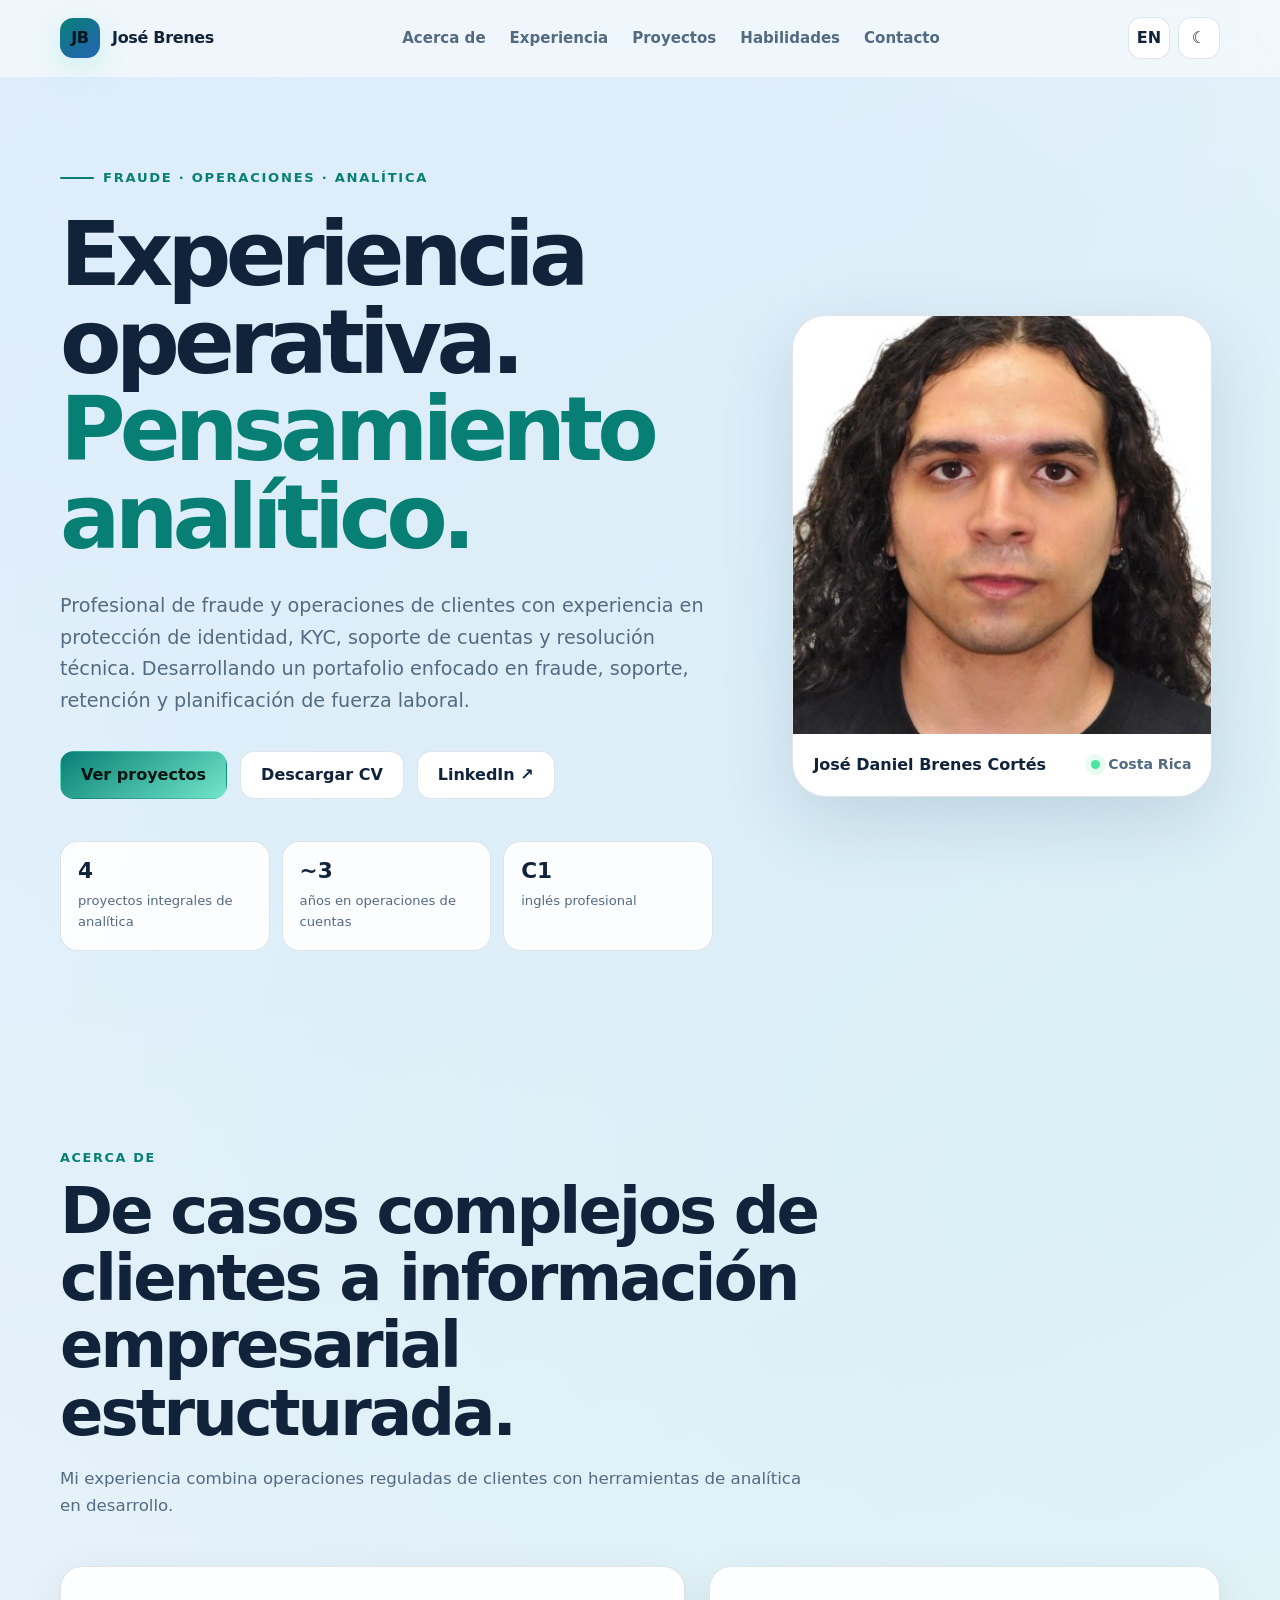
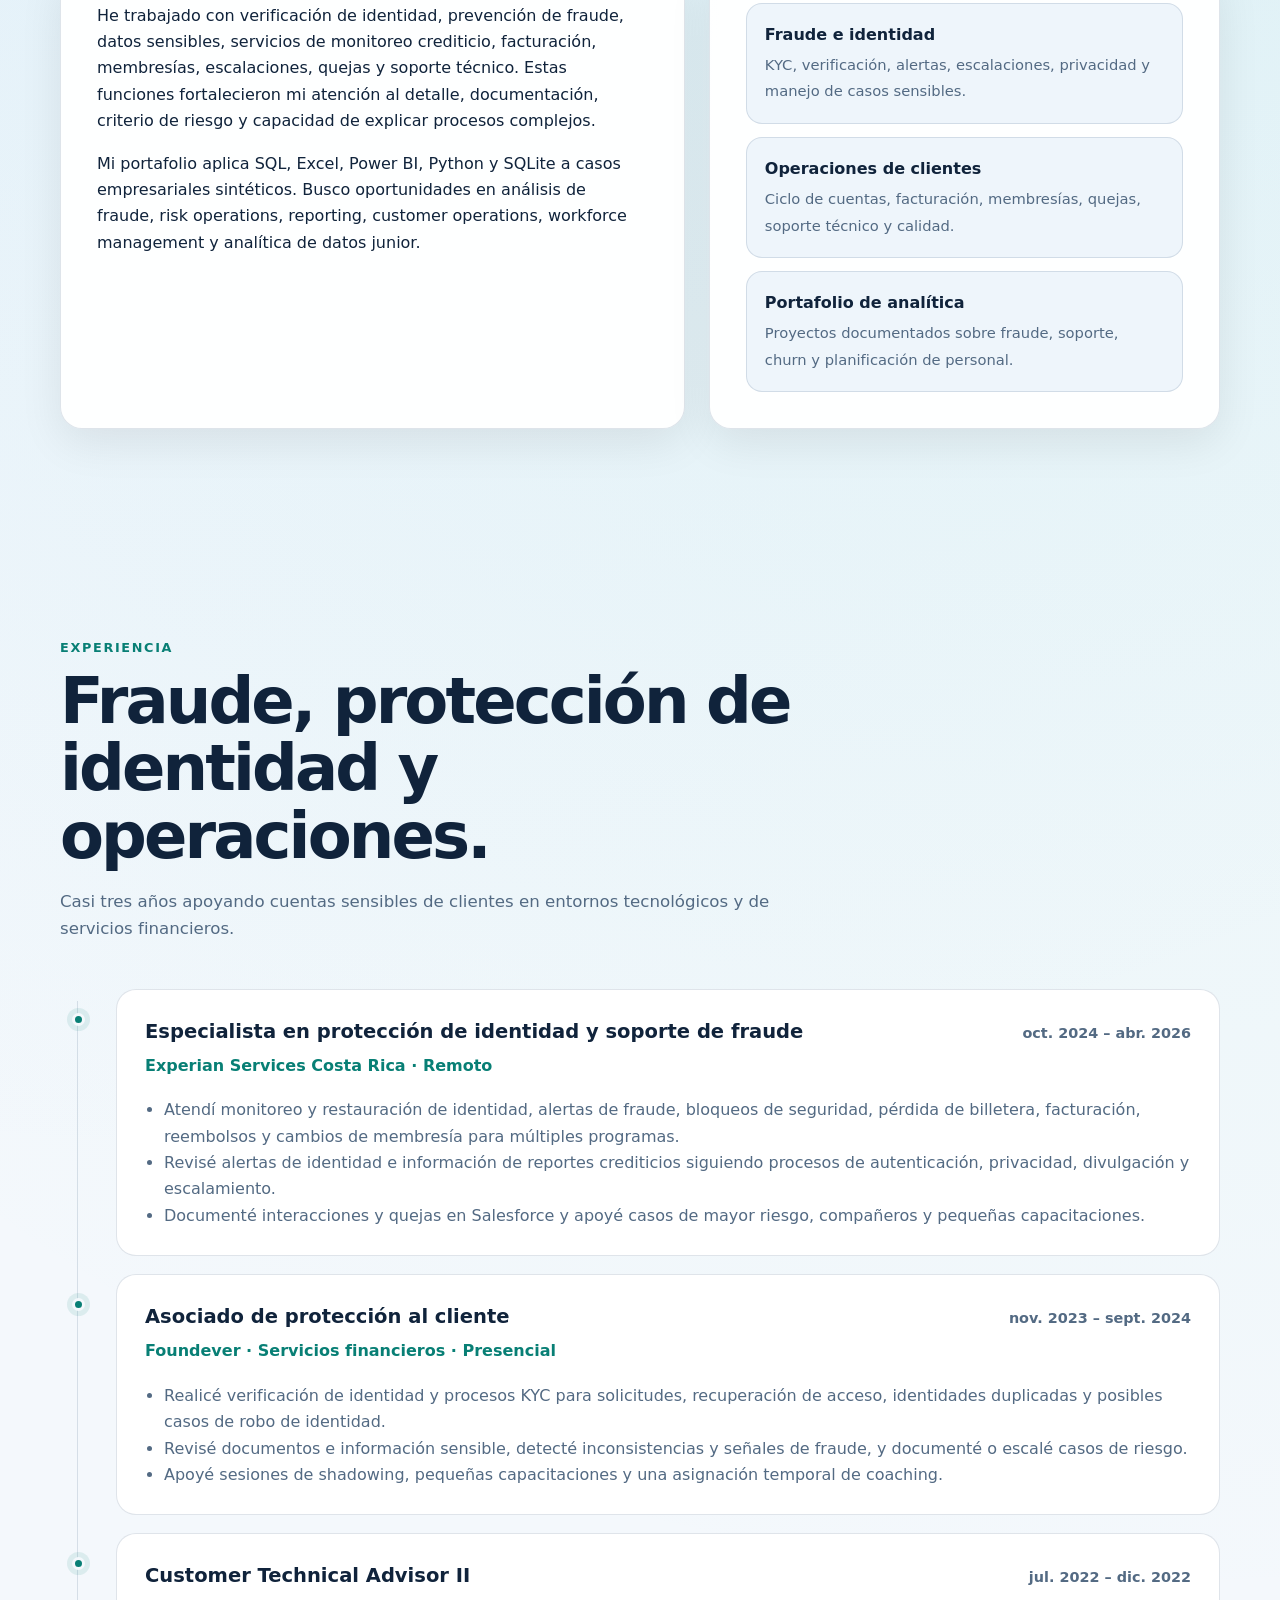
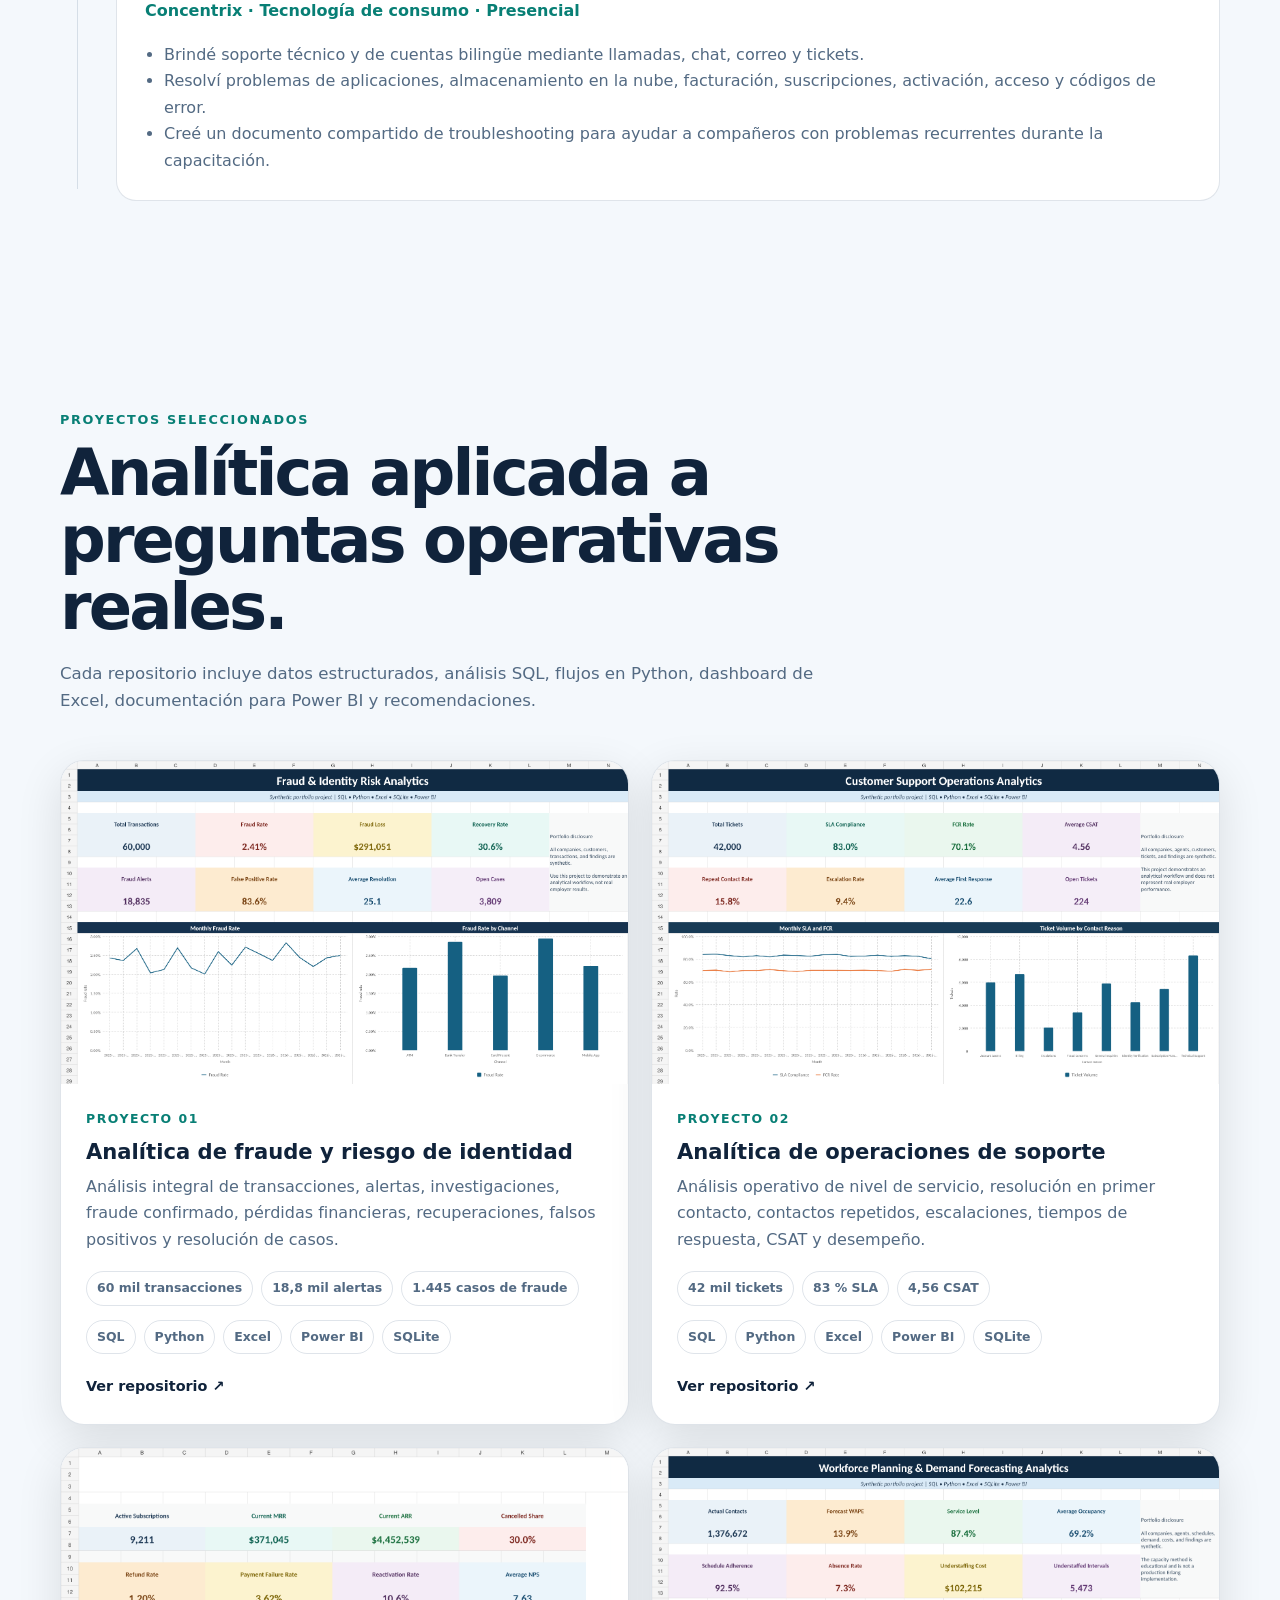
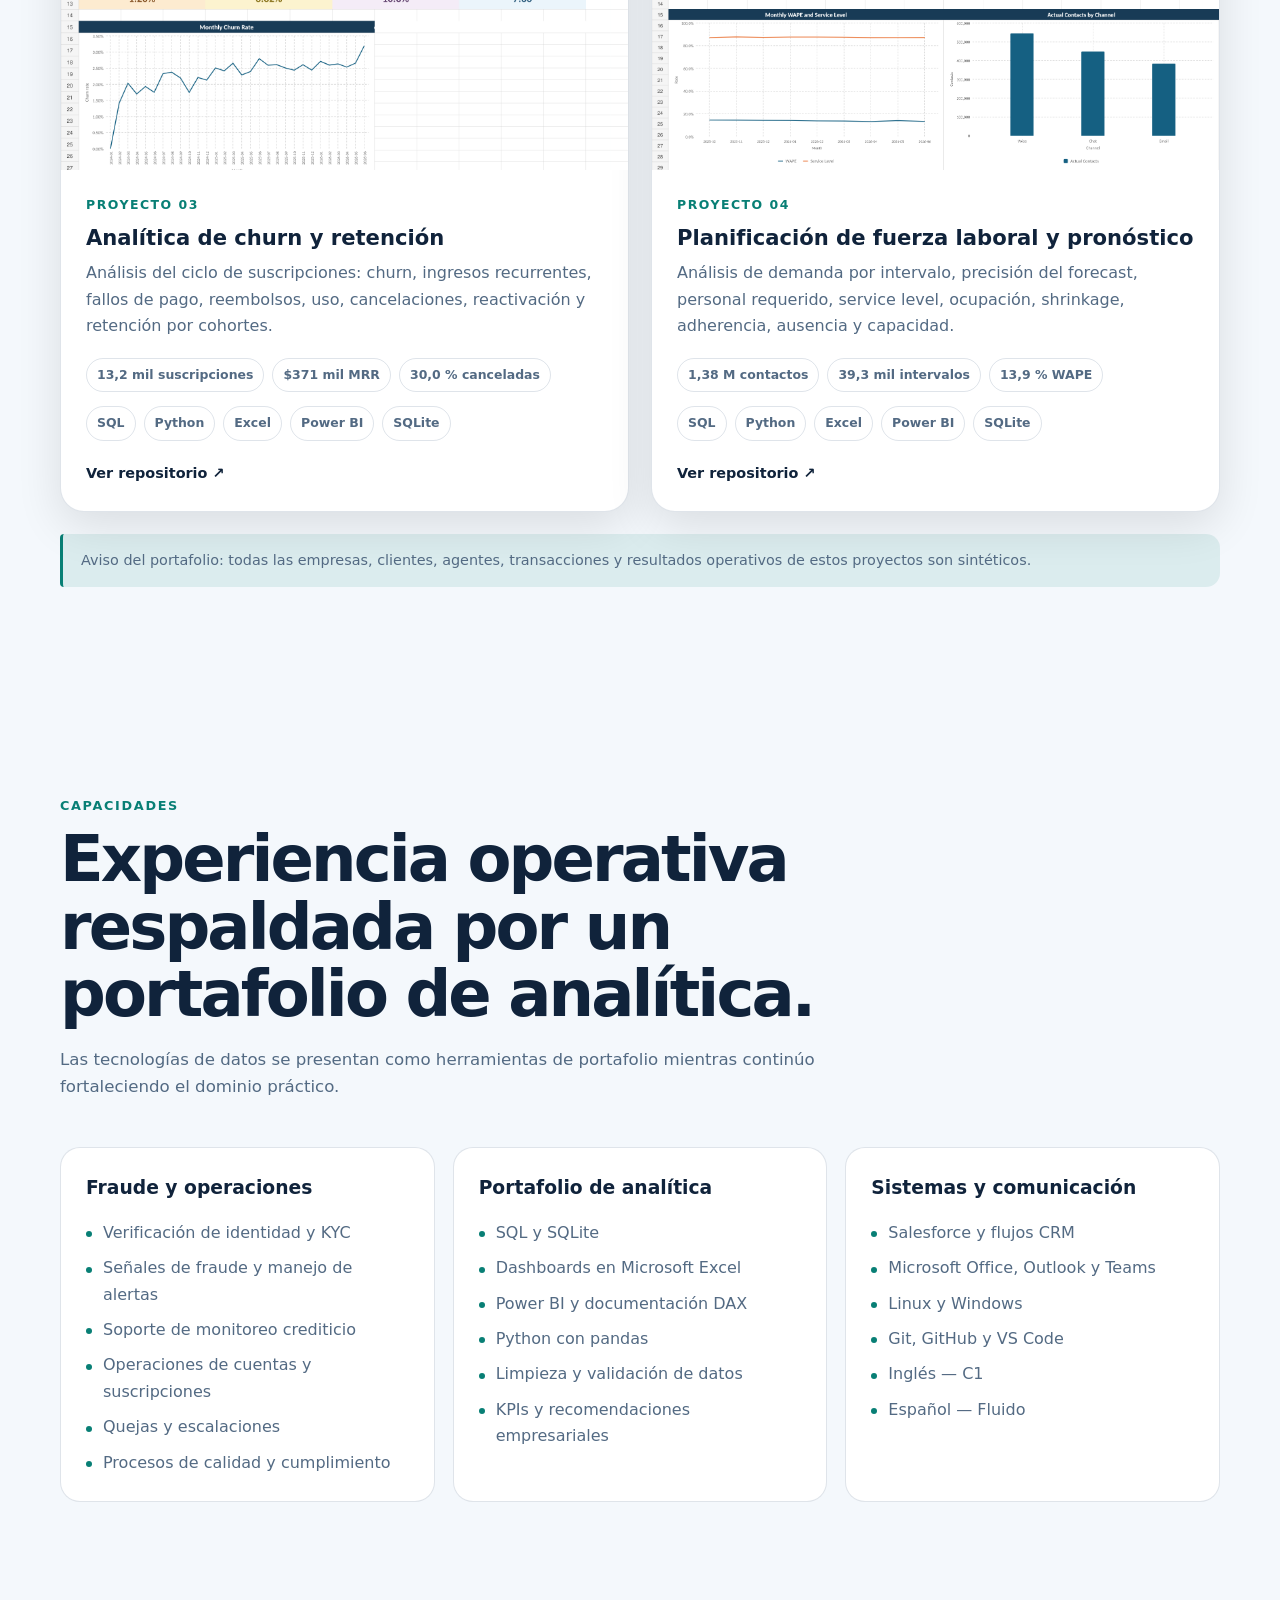
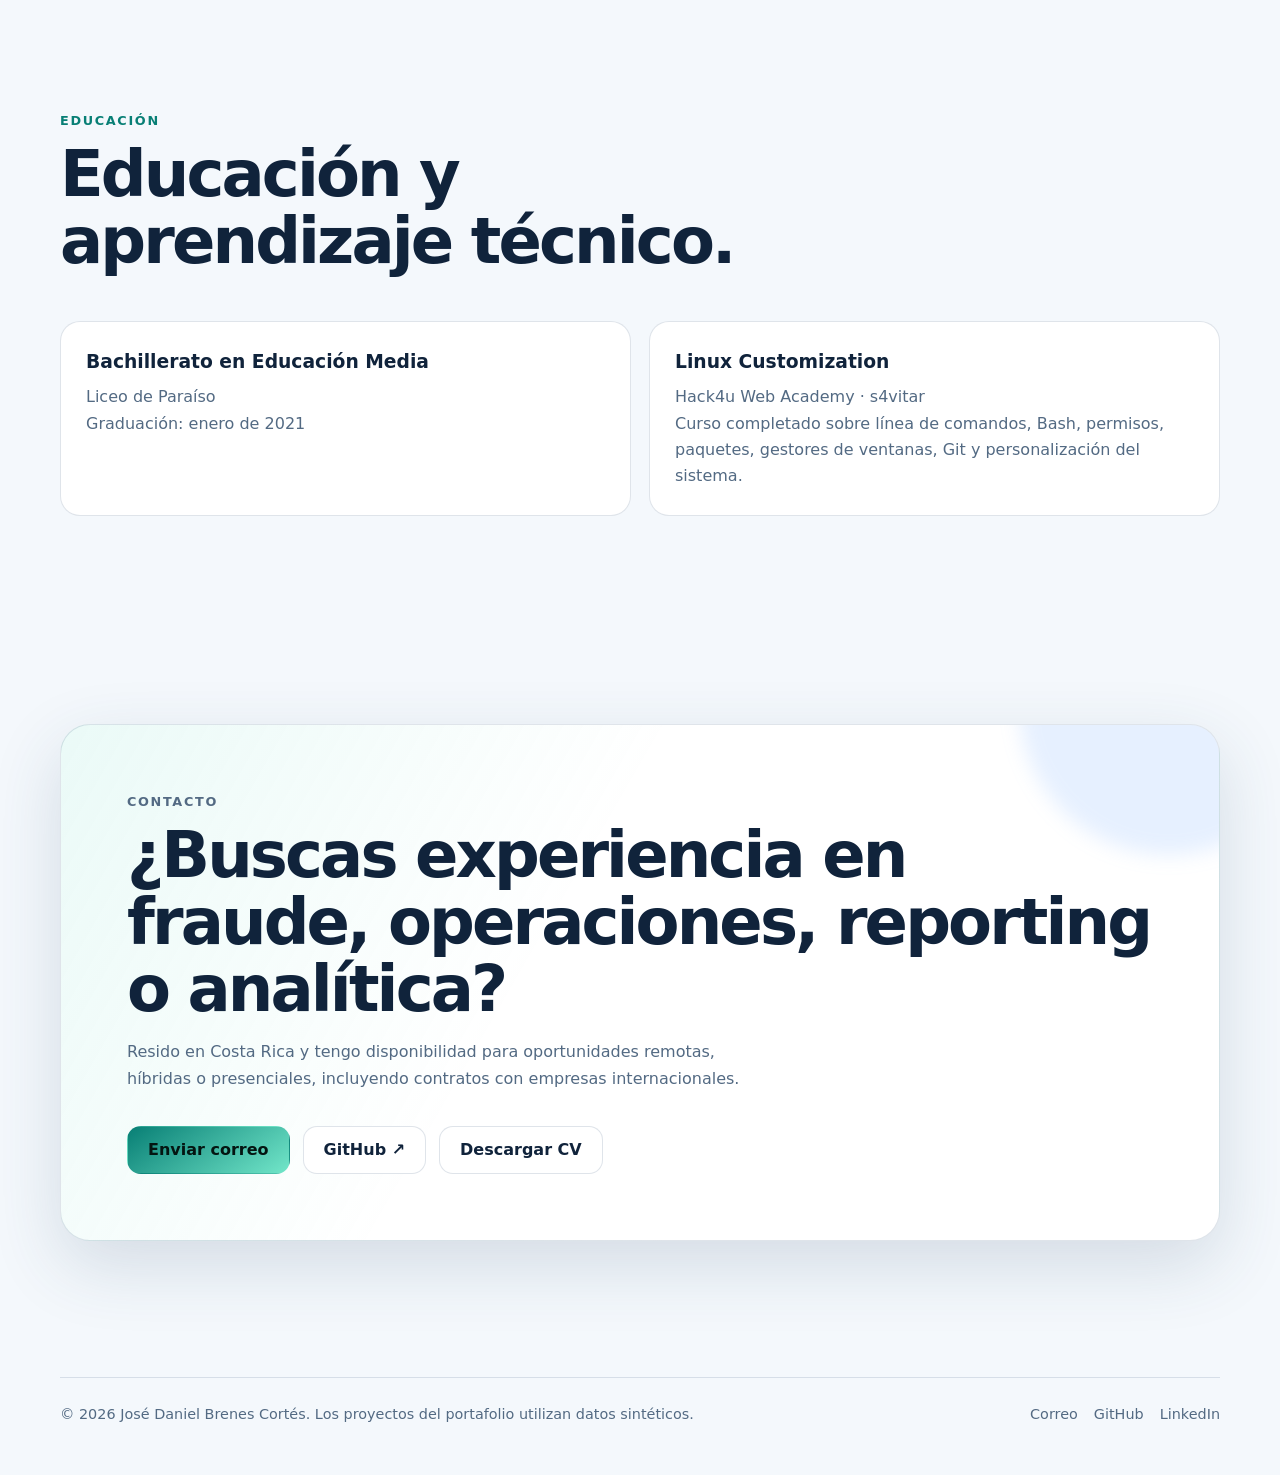
==== commit c538ed54: "Update es.html" ====
--- a/es.html
+++ b/es.html
@@ -56,7 +56,7 @@
         <div class="hero-actions">
           <a class="button button-primary" href="#projects">Ver proyectos</a>
           <a class="button" href="assets/resume/jose-brenes-analitica-datos-cv-es.pdf" download>Descargar CV</a>
-          <a class="button" href="https://www.linkedin.com/in/jos%C3%A9-brenes-410922268/"
+          <a class="button" href="https://www.linkedin.com/in/jos%C3%A9-daniel-brenes-cort%C3%A9s-410922268/"
              target="_blank" rel="noreferrer">LinkedIn ↗</a>
         </div>
         <div class="hero-metrics" aria-label="Resumen profesional">
